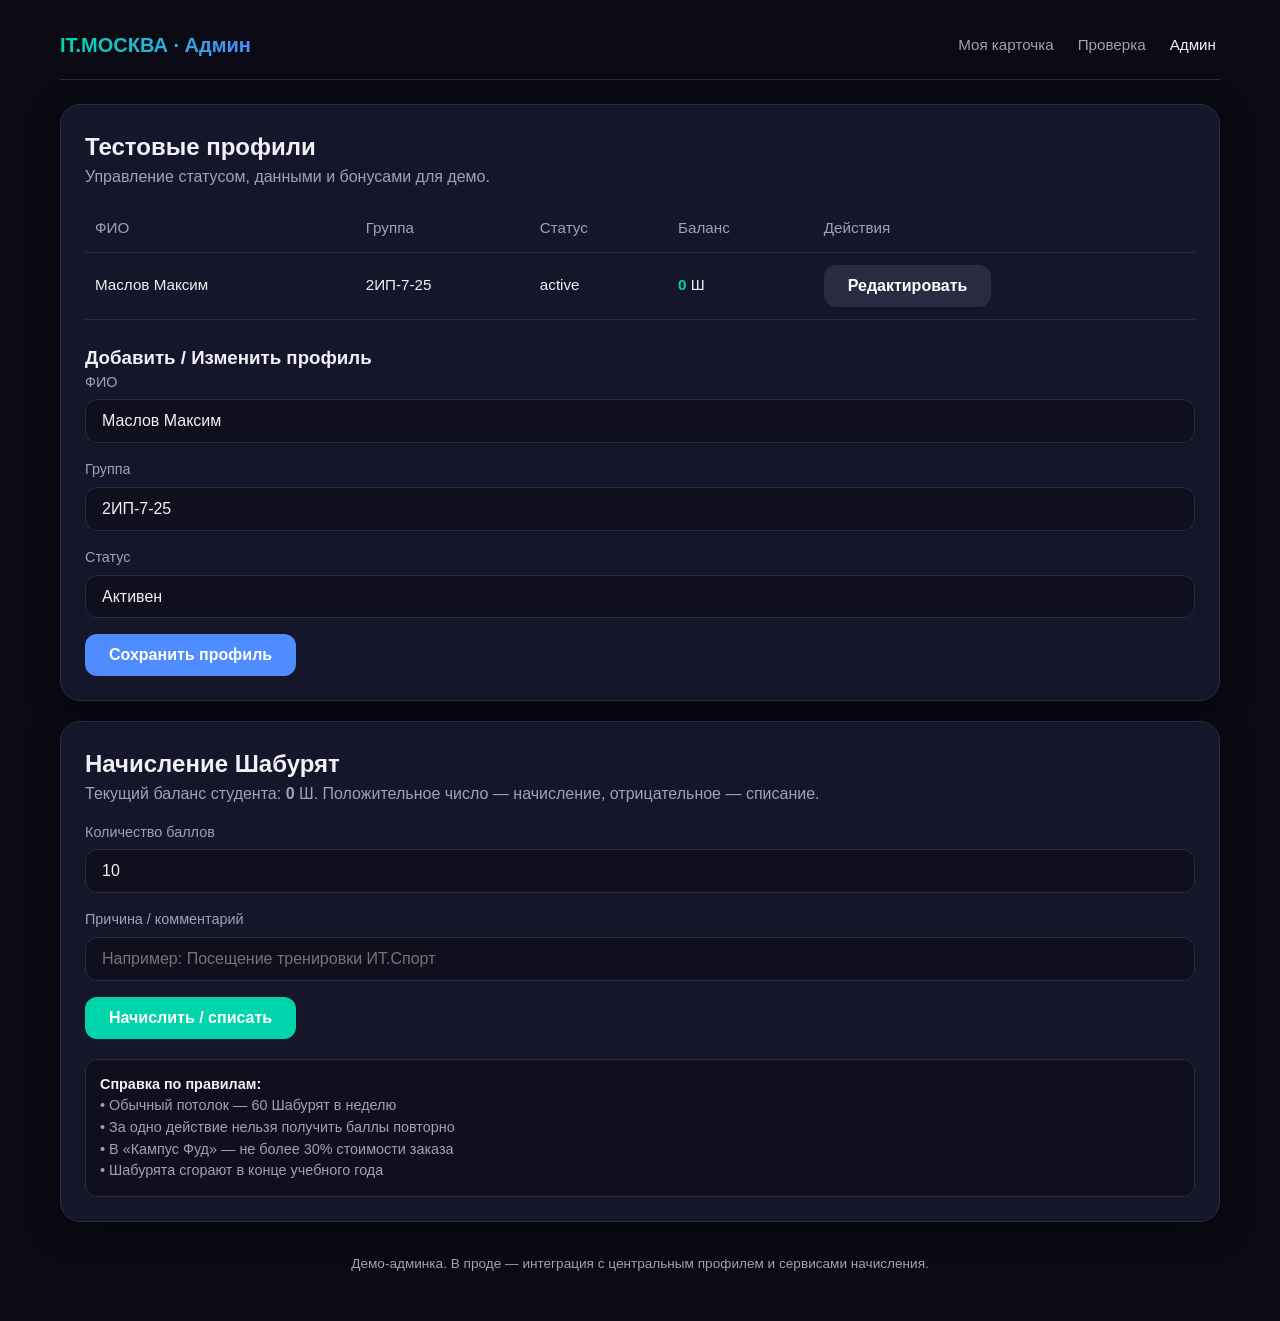
==== admin.html @ 07250a6b "Add files via upload" ====
<!DOCTYPE html>
<html lang="ru">
<head>
  <meta charset="UTF-8">
  <meta name="viewport" content="width=device-width, initial-scale=1.0">
  <title>Админ — Электронный студенческий</title>
  <link rel="stylesheet" href="styles.css">
</head>
<body>
  <div class="container">
    <header>
      <div class="logo">IT.МОСКВА · Админ</div>
      <nav class="nav">
        <a href="index.html">Моя карточка</a>
        <a href="checker.html">Проверка</a>
        <a href="admin.html" class="active">Админ</a>
      </nav>
    </header>

    <div class="card">
      <h2>Тестовые профили</h2>
      <p style="color:var(--text-muted); margin-bottom:16px;">Управление статусом, данными и бонусами для демо.</p>
      
      <div class="table-wrap">
        <table class="admin-table" id="profilesTable">
          <thead>
            <tr>
              <th>ФИО</th>
              <th>Группа</th>
              <th>Статус</th>
              <th>Баланс</th>
              <th>Действия</th>
            </tr>
          </thead>
          <tbody></tbody>
        </table>
      </div>

      <div style="margin-top:24px;">
        <h3>Добавить / Изменить профиль</h3>
        <div class="input-group">
          <label>ФИО</label>
          <input type="text" id="editName" value="Маслов Максим">
        </div>
        <div class="input-group">
          <label>Группа</label>
          <input type="text" id="editGroup" value="2ИП-7-25">
        </div>
        <div class="input-group">
          <label>Статус</label>
          <select id="editStatus">
            <option value="active">Активен</option>
            <option value="suspended">Приостановлен</option>
            <option value="graduated">Выпускник</option>
          </select>
        </div>
        <button class="btn" onclick="saveProfile()">Сохранить профиль</button>
      </div>
    </div>

    <!-- Начисление Шабурят -->
    <div class="card">
      <h2>Начисление Шабурят</h2>
      <p style="color:var(--text-muted); margin-bottom:16px;">
        Текущий баланс студента: <strong id="adminBalance">0</strong> Ш.
        Положительное число — начисление, отрицательное — списание.
      </p>

      <div class="input-group">
        <label>Количество баллов</label>
        <input type="number" id="awardAmount" placeholder="например 10 или -5" value="10">
      </div>
      <div class="input-group">
        <label>Причина / комментарий</label>
        <input type="text" id="awardReason" placeholder="Например: Посещение тренировки ИТ.Спорт">
      </div>
      <button class="btn success" onclick="handleAward()">Начислить / списать</button>

      <div style="margin-top:20px; padding:14px; background:#0f0f1e; border-radius:12px; border:1px solid var(--card-border); font-size:0.9rem; color:var(--text-muted);">
        <strong style="color:var(--text);">Справка по правилам:</strong><br>
        • Обычный потолок — 60 Шабурят в неделю<br>
        • За одно действие нельзя получить баллы повторно<br>
        • В «Кампус Фуд» — не более 30% стоимости заказа<br>
        • Шабурята сгорают в конце учебного года
      </div>
    </div>

    <p class="footer-note">Демо-админка. В проде — интеграция с центральным профилем и сервисами начисления.</p>
  </div>

  <script src="app.js"></script>
  <script>
    renderAdminTable();
  </script>
</body>
</html>
---- styles.css ----
/* IT College style - dark theme matching the screenshots */
:root {
  --bg: #0a0a14;
  --card: #16162a;
  --card-border: #2a2a40;
  --text: #f0f0f5;
  --text-muted: #a0a0b8;
  --accent-blue: #4f8cff;
  --accent-green: #00d4aa;
  --accent-orange: #ff6b35;
  --accent-purple: #8b5cf6;
  --danger: #ff4d6d;
  --success: #00d4aa;
  --radius: 20px;
  --shadow: 0 8px 32px rgba(0,0,0,0.4);
}

* {
  box-sizing: border-box;
  margin: 0;
  padding: 0;
}

html {
  -webkit-text-size-adjust: 100%;
  scroll-behavior: smooth;
}

body {
  font-family: -apple-system, BlinkMacSystemFont, 'Segoe UI', Roboto, 'Inter', sans-serif;
  background: var(--bg);
  color: var(--text);
  min-height: 100vh;
  line-height: 1.5;
  overflow-x: hidden;
}

a { color: var(--accent-blue); text-decoration: none; }
a:hover { text-decoration: underline; }

.container {
  max-width: 1200px;
  margin: 0 auto;
  padding: 16px 20px 32px;
}

/* ===== Header ===== */
header {
  display: flex;
  justify-content: space-between;
  align-items: center;
  gap: 16px;
  padding: 12px 0 16px;
  border-bottom: 1px solid var(--card-border);
  margin-bottom: 24px;
  flex-wrap: wrap;
}

.logo {
  font-weight: 700;
  font-size: 1.25rem;
  background: linear-gradient(90deg, var(--accent-green), var(--accent-blue));
  -webkit-background-clip: text;
  background-clip: text;
  -webkit-text-fill-color: transparent;
  white-space: nowrap;
}

.nav {
  display: flex;
  flex-wrap: wrap;
  gap: 6px 16px;
  align-items: center;
}

.nav a {
  color: var(--text-muted);
  font-weight: 500;
  font-size: 0.95rem;
  padding: 6px 4px;
  white-space: nowrap;
}

.nav a.active,
.nav a:hover {
  color: var(--text);
}

/* ===== Cards ===== */
.card {
  background: var(--card);
  border: 1px solid var(--card-border);
  border-radius: var(--radius);
  padding: 24px;
  box-shadow: var(--shadow);
  margin-bottom: 20px;
}

.profile-card {
  display: flex;
  gap: 28px;
  align-items: center;
  flex-wrap: wrap;
}

.avatar {
  width: 120px;
  height: 120px;
  border-radius: 50%;
  background: linear-gradient(135deg, var(--accent-green), #00a884);
  display: flex;
  align-items: center;
  justify-content: center;
  font-size: 2.6rem;
  font-weight: 700;
  color: white;
  position: relative;
  flex-shrink: 0;
}

.avatar img {
  width: 100%;
  height: 100%;
  border-radius: 50%;
  object-fit: cover;
}

.profile-info h1 {
  font-size: 1.75rem;
  margin-bottom: 6px;
  line-height: 1.25;
  word-break: break-word;
}

.profile-info .meta {
  color: var(--text-muted);
  margin-bottom: 4px;
  font-size: 0.95rem;
}

.status-badge {
  display: inline-block;
  background: rgba(0, 212, 170, 0.15);
  color: var(--accent-green);
  padding: 4px 12px;
  border-radius: 20px;
  font-size: 0.85rem;
  font-weight: 600;
  margin-top: 10px;
}

/* ===== QR ===== */
.qr-section {
  text-align: center;
  padding: 24px 12px 12px;
}

.qr-container {
  background: white;
  padding: 16px;
  border-radius: 16px;
  display: inline-block;
  margin: 12px 0;
  box-shadow: 0 0 40px rgba(79, 140, 255, 0.2);
  max-width: 100%;
}

#qrcode {
  display: flex;
  justify-content: center;
}

#qrcode canvas,
#qrcode img {
  display: block;
  max-width: 100%;
  height: auto !important;
}

.timer {
  font-size: 0.9rem;
  color: var(--text-muted);
  margin-top: 10px;
}

.timer.warning { color: var(--accent-orange); }

/* ===== Buttons & forms ===== */
.btn {
  background: var(--accent-blue);
  color: white;
  border: none;
  padding: 12px 24px;
  border-radius: 12px;
  font-weight: 600;
  cursor: pointer;
  font-size: 1rem;
  transition: all 0.2s;
  display: inline-block;
  text-align: center;
}

.btn:hover { opacity: 0.9; transform: translateY(-1px); }
.btn.secondary { background: #2a2a40; }
.btn.success { background: var(--accent-green); }
.btn.danger { background: var(--danger); }

.input-group {
  margin-bottom: 16px;
}

.input-group label {
  display: block;
  margin-bottom: 6px;
  color: var(--text-muted);
  font-size: 0.9rem;
}

.input-group input,
.input-group select {
  width: 100%;
  padding: 12px 16px;
  border-radius: 12px;
  border: 1px solid var(--card-border);
  background: #0f0f1e;
  color: var(--text);
  font-size: 1rem;
  -webkit-appearance: none;
  appearance: none;
}

.input-group input:focus,
.input-group select:focus {
  outline: none;
  border-color: var(--accent-blue);
}

.result {
  padding: 16px;
  border-radius: 16px;
  margin-top: 16px;
  font-weight: 600;
  word-break: break-word;
}

.result.valid {
  background: rgba(0, 212, 170, 0.15);
  color: var(--accent-green);
  border: 1px solid var(--accent-green);
}

.result.invalid {
  background: rgba(255, 77, 109, 0.15);
  color: var(--danger);
  border: 1px solid var(--danger);
}

/* ===== Admin table ===== */
.table-wrap {
  width: 100%;
  overflow-x: auto;
  -webkit-overflow-scrolling: touch;
  margin-bottom: 8px;
}

.admin-table {
  width: 100%;
  border-collapse: collapse;
  min-width: 480px;
}

.admin-table th,
.admin-table td {
  padding: 12px 10px;
  text-align: left;
  border-bottom: 1px solid var(--card-border);
  font-size: 0.95rem;
}

.admin-table th {
  color: var(--text-muted);
  font-weight: 500;
  white-space: nowrap;
}

.admin-table td strong {
  color: var(--accent-green);
}

.login-box {
  max-width: 420px;
  margin: 80px auto;
}

.tabs {
  display: flex;
  gap: 8px;
  margin-bottom: 24px;
  flex-wrap: wrap;
}

.tabs button {
  background: #1a1a2e;
  border: 1px solid var(--card-border);
  color: var(--text-muted);
  padding: 10px 18px;
  border-radius: 12px;
  cursor: pointer;
}

.tabs button.active {
  background: var(--accent-blue);
  color: white;
  border-color: var(--accent-blue);
}

.footer-note {
  text-align: center;
  color: var(--text-muted);
  font-size: 0.85rem;
  margin-top: 32px;
  padding-bottom: 16px;
  line-height: 1.4;
}

/* ===== Wallet / Шабурята ===== */
.grid-2 {
  display: grid;
  grid-template-columns: 1fr 1fr;
  gap: 20px;
  margin-bottom: 20px;
}

.wallet-card .balance-block {
  background: linear-gradient(135deg, rgba(0, 212, 170, 0.12), rgba(79, 140, 255, 0.08));
  border: 1px solid rgba(0, 212, 170, 0.25);
  border-radius: 16px;
  padding: 20px;
  text-align: center;
}

.balance-value {
  font-size: 2.75rem;
  font-weight: 700;
  color: var(--accent-green);
  line-height: 1.1;
}

.balance-value small {
  display: block;
  font-size: 0.9rem;
  font-weight: 500;
  color: var(--text-muted);
  margin-top: 4px;
}

.balance-hint {
  margin-top: 10px;
  font-size: 0.85rem;
  color: var(--text-muted);
}

.wallet-history {
  max-height: 280px;
  overflow-y: auto;
  -webkit-overflow-scrolling: touch;
}

.tx-item {
  display: flex;
  justify-content: space-between;
  align-items: center;
  gap: 12px;
  padding: 12px 0;
  border-bottom: 1px solid var(--card-border);
}

.tx-item:last-child {
  border-bottom: none;
}

.tx-main {
  display: flex;
  flex-direction: column;
  gap: 2px;
  min-width: 0;
}

.tx-reason {
  font-weight: 500;
  word-break: break-word;
}

.tx-date {
  font-size: 0.8rem;
  color: var(--text-muted);
}

.tx-amount {
  font-weight: 700;
  font-size: 1.05rem;
  flex-shrink: 0;
}

.tx-item.credit .tx-amount {
  color: var(--accent-green);
}

.tx-item.debit .tx-amount {
  color: var(--danger);
}

.empty-history {
  color: var(--text-muted);
  font-size: 0.95rem;
  padding: 12px 0;
}

/* ===== Tablet (≤ 900px) ===== */
@media (max-width: 900px) {
  .grid-2 {
    grid-template-columns: 1fr;
  }

  .profile-info h1 {
    font-size: 1.5rem;
  }
}

/* ===== Mobile (≤ 640px) ===== */
@media (max-width: 640px) {
  .container {
    padding: 12px 14px 28px;
  }

  header {
    flex-direction: column;
    align-items: flex-start;
    gap: 12px;
    margin-bottom: 20px;
  }

  .logo {
    font-size: 1.1rem;
  }

  .nav {
    width: 100%;
    gap: 4px 12px;
  }

  .nav a {
    font-size: 0.9rem;
    padding: 8px 6px;
  }

  .card {
    padding: 18px 16px;
    border-radius: 16px;
    margin-bottom: 16px;
  }

  .profile-card {
    flex-direction: column;
    text-align: center;
    gap: 16px;
  }

  .avatar {
    width: 96px;
    height: 96px;
    font-size: 2.1rem;
    margin: 0 auto;
  }

  .profile-info h1 {
    font-size: 1.35rem;
  }

  .profile-info .meta {
    font-size: 0.9rem;
  }

  .qr-section {
    padding: 16px 0 8px;
  }

  .qr-container {
    padding: 12px;
  }

  /* Make QR a bit smaller on very small screens */
  #qrcode canvas,
  #qrcode img {
    width: 180px !important;
    height: 180px !important;
  }

  .balance-value {
    font-size: 2.4rem;
  }

  .btn {
    width: 100%;
    padding: 14px 20px;
  }

  .admin-table th,
  .admin-table td {
    padding: 10px 8px;
    font-size: 0.88rem;
  }

  .footer-note {
    font-size: 0.8rem;
    margin-top: 24px;
  }
}

/* ===== Very small phones (≤ 380px) ===== */
@media (max-width: 380px) {
  .logo {
    font-size: 1rem;
  }

  .nav a {
    font-size: 0.85rem;
  }

  .profile-info h1 {
    font-size: 1.2rem;
  }

  #qrcode canvas,
  #qrcode img {
    width: 160px !important;
    height: 160px !important;
  }

  .balance-value {
    font-size: 2.1rem;
  }
}
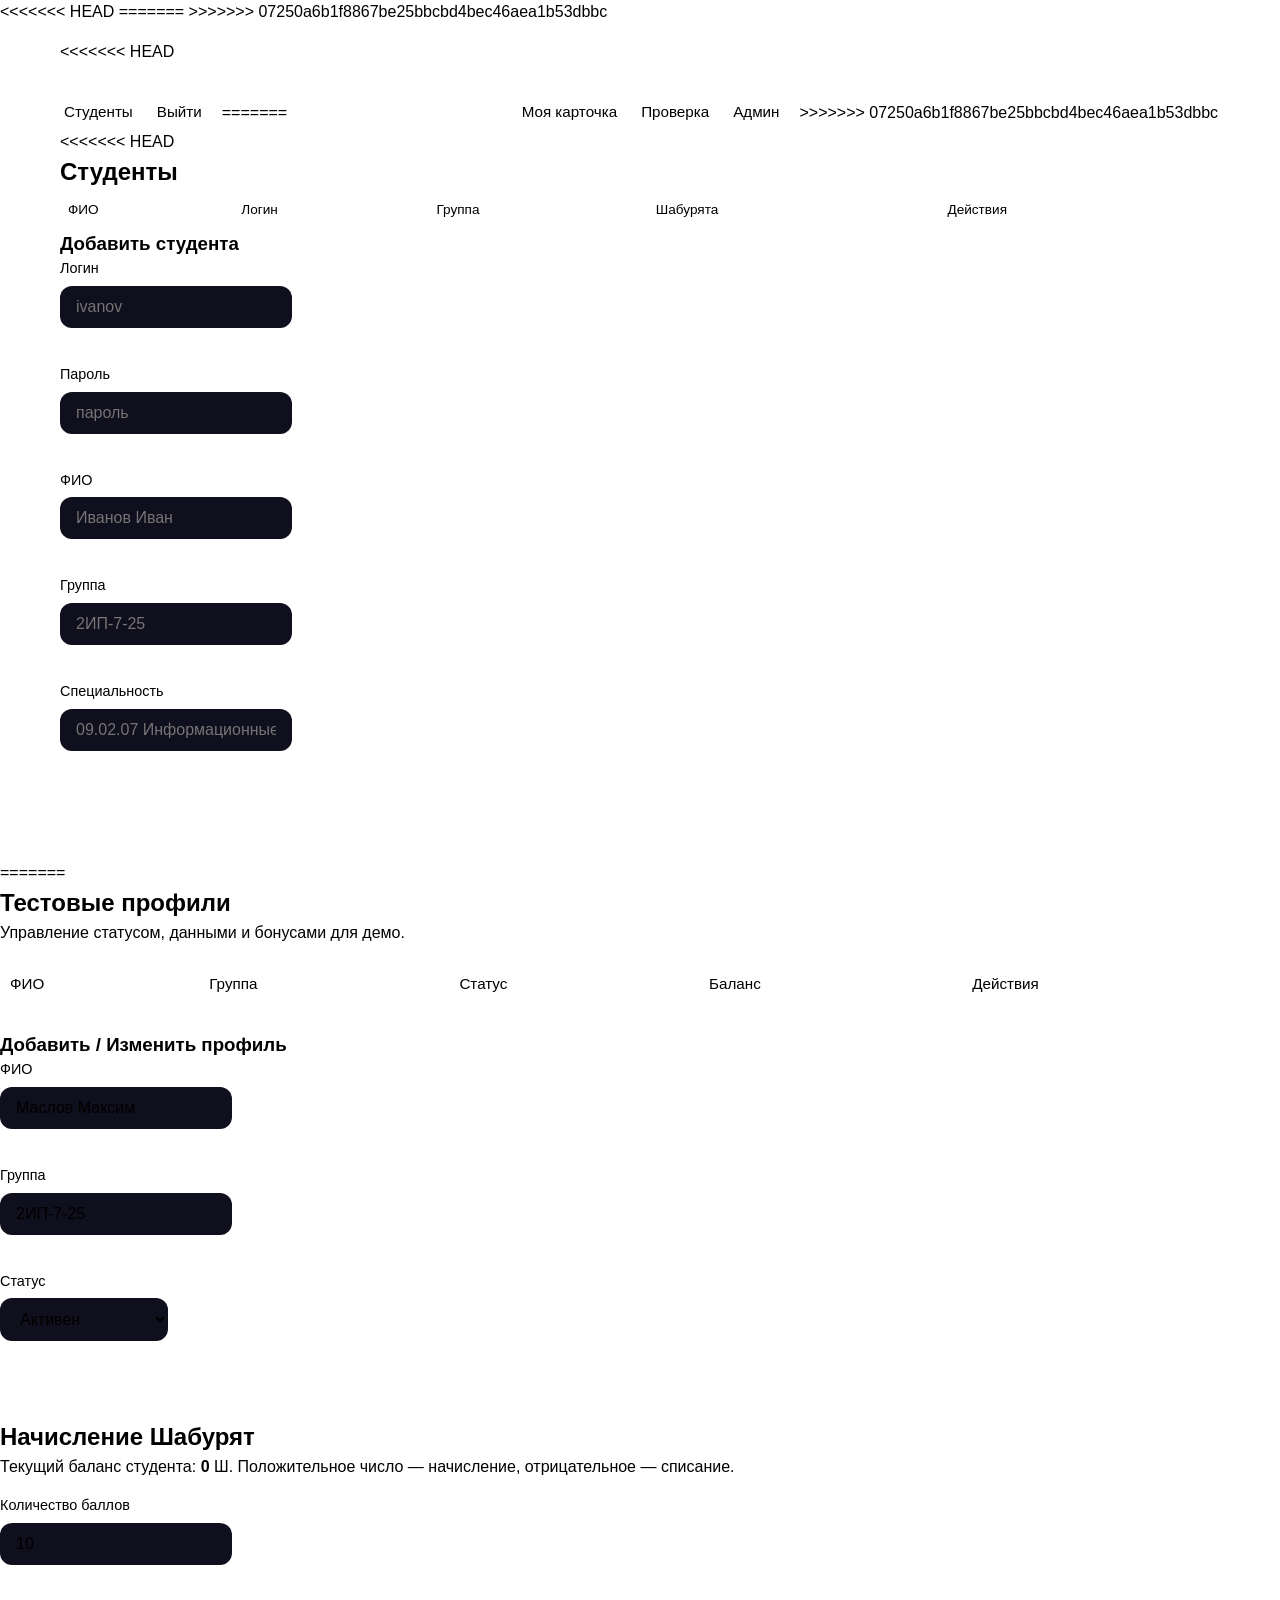
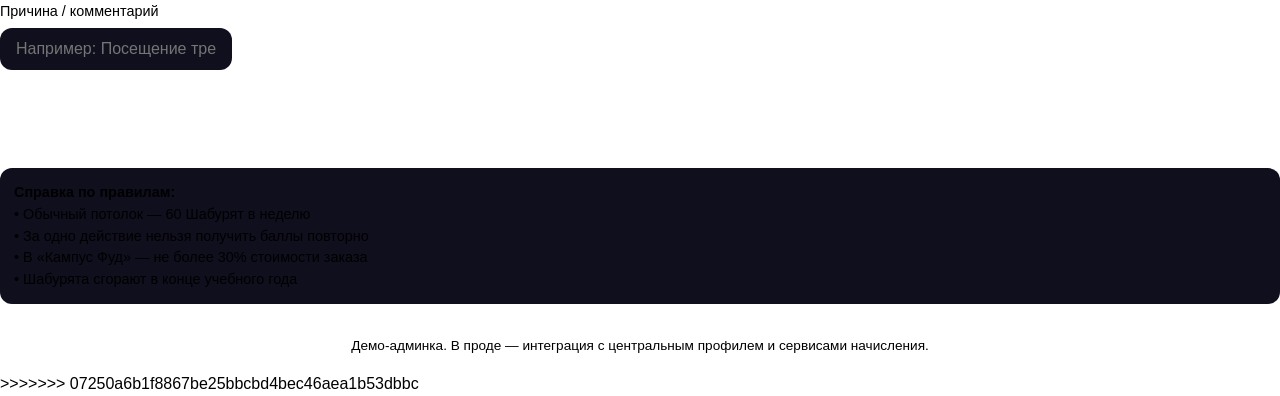
==== commit 035883f0: "Add files via upload" ====
--- a/admin.html
+++ b/admin.html
@@ -1,96 +1,154 @@
-<!DOCTYPE html>
-<html lang="ru">
-<head>
-  <meta charset="UTF-8">
-  <meta name="viewport" content="width=device-width, initial-scale=1.0">
-  <title>Админ — Электронный студенческий</title>
-  <link rel="stylesheet" href="styles.css">
-</head>
-<body>
-  <div class="container">
-    <header>
-      <div class="logo">IT.МОСКВА · Админ</div>
-      <nav class="nav">
-        <a href="index.html">Моя карточка</a>
-        <a href="checker.html">Проверка</a>
-        <a href="admin.html" class="active">Админ</a>
-      </nav>
-    </header>
-
-    <div class="card">
-      <h2>Тестовые профили</h2>
-      <p style="color:var(--text-muted); margin-bottom:16px;">Управление статусом, данными и бонусами для демо.</p>
-      
-      <div class="table-wrap">
-        <table class="admin-table" id="profilesTable">
-          <thead>
-            <tr>
-              <th>ФИО</th>
-              <th>Группа</th>
-              <th>Статус</th>
-              <th>Баланс</th>
-              <th>Действия</th>
-            </tr>
-          </thead>
-          <tbody></tbody>
-        </table>
-      </div>
-
-      <div style="margin-top:24px;">
-        <h3>Добавить / Изменить профиль</h3>
-        <div class="input-group">
-          <label>ФИО</label>
-          <input type="text" id="editName" value="Маслов Максим">
-        </div>
-        <div class="input-group">
-          <label>Группа</label>
-          <input type="text" id="editGroup" value="2ИП-7-25">
-        </div>
-        <div class="input-group">
-          <label>Статус</label>
-          <select id="editStatus">
-            <option value="active">Активен</option>
-            <option value="suspended">Приостановлен</option>
-            <option value="graduated">Выпускник</option>
-          </select>
-        </div>
-        <button class="btn" onclick="saveProfile()">Сохранить профиль</button>
-      </div>
-    </div>
-
-    <!-- Начисление Шабурят -->
-    <div class="card">
-      <h2>Начисление Шабурят</h2>
-      <p style="color:var(--text-muted); margin-bottom:16px;">
-        Текущий баланс студента: <strong id="adminBalance">0</strong> Ш.
-        Положительное число — начисление, отрицательное — списание.
-      </p>
-
-      <div class="input-group">
-        <label>Количество баллов</label>
-        <input type="number" id="awardAmount" placeholder="например 10 или -5" value="10">
-      </div>
-      <div class="input-group">
-        <label>Причина / комментарий</label>
-        <input type="text" id="awardReason" placeholder="Например: Посещение тренировки ИТ.Спорт">
-      </div>
-      <button class="btn success" onclick="handleAward()">Начислить / списать</button>
-
-      <div style="margin-top:20px; padding:14px; background:#0f0f1e; border-radius:12px; border:1px solid var(--card-border); font-size:0.9rem; color:var(--text-muted);">
-        <strong style="color:var(--text);">Справка по правилам:</strong><br>
-        • Обычный потолок — 60 Шабурят в неделю<br>
-        • За одно действие нельзя получить баллы повторно<br>
-        • В «Кампус Фуд» — не более 30% стоимости заказа<br>
-        • Шабурята сгорают в конце учебного года
-      </div>
-    </div>
-
-    <p class="footer-note">Демо-админка. В проде — интеграция с центральным профилем и сервисами начисления.</p>
-  </div>
-
-  <script src="app.js"></script>
-  <script>
-    renderAdminTable();
-  </script>
-</body>
-</html>
+<!DOCTYPE html>
+<html lang="ru">
+<head>
+  <meta charset="UTF-8">
+  <meta name="viewport" content="width=device-width, initial-scale=1.0">
+<<<<<<< HEAD
+  <title>Админ-панель — Электронный студенческий</title>
+=======
+  <title>Админ — Электронный студенческий</title>
+>>>>>>> 07250a6b1f8867be25bbcbd4bec46aea1b53dbbc
+  <link rel="stylesheet" href="styles.css">
+</head>
+<body>
+  <div class="container">
+    <header>
+<<<<<<< HEAD
+      <div class="logo">IT.Шабур · Админ</div>
+      <nav class="nav">
+        <a href="admin.html" class="active">Студенты</a>
+        <a href="#" onclick="logout(); return false;">Выйти</a>
+=======
+      <div class="logo">IT.МОСКВА · Админ</div>
+      <nav class="nav">
+        <a href="index.html">Моя карточка</a>
+        <a href="checker.html">Проверка</a>
+        <a href="admin.html" class="active">Админ</a>
+>>>>>>> 07250a6b1f8867be25bbcbd4bec46aea1b53dbbc
+      </nav>
+    </header>
+
+    <div class="card">
+<<<<<<< HEAD
+      <h2>Студенты</h2>
+      <table id="studentsTable">
+        <thead>
+          <tr>
+            <th>ФИО</th>
+            <th>Логин</th>
+            <th>Группа</th>
+            <th>Шабурята</th>
+            <th>Действия</th>
+          </tr>
+        </thead>
+        <tbody></tbody>
+      </table>
+    </div>
+
+    <div class="card">
+      <h3>Добавить студента</h3>
+      <div class="input-group">
+        <label>Логин</label>
+        <input type="text" id="newLogin" placeholder="ivanov">
+      </div>
+      <div class="input-group">
+        <label>Пароль</label>
+        <input type="text" id="newPassword" placeholder="пароль">
+      </div>
+      <div class="input-group">
+        <label>ФИО</label>
+        <input type="text" id="newName" placeholder="Иванов Иван">
+      </div>
+      <div class="input-group">
+        <label>Группа</label>
+        <input type="text" id="newGroup" placeholder="2ИП-7-25" required>
+      </div>
+      <div class="input-group">
+        <label>Специальность</label>
+        <input type="text" id="newSpecialty" placeholder="09.02.07 Информационные системы и программирование" required>
+      </div>
+      <button class="btn" onclick="addStudent()">Добавить</button>
+    </div>
+  </div>
+  <script src="app.js"></script>
+  <script>loadAdminPage();</script>
+</body>
+</html>
+=======
+      <h2>Тестовые профили</h2>
+      <p style="color:var(--text-muted); margin-bottom:16px;">Управление статусом, данными и бонусами для демо.</p>
+      
+      <div class="table-wrap">
+        <table class="admin-table" id="profilesTable">
+          <thead>
+            <tr>
+              <th>ФИО</th>
+              <th>Группа</th>
+              <th>Статус</th>
+              <th>Баланс</th>
+              <th>Действия</th>
+            </tr>
+          </thead>
+          <tbody></tbody>
+        </table>
+      </div>
+
+      <div style="margin-top:24px;">
+        <h3>Добавить / Изменить профиль</h3>
+        <div class="input-group">
+          <label>ФИО</label>
+          <input type="text" id="editName" value="Маслов Максим">
+        </div>
+        <div class="input-group">
+          <label>Группа</label>
+          <input type="text" id="editGroup" value="2ИП-7-25">
+        </div>
+        <div class="input-group">
+          <label>Статус</label>
+          <select id="editStatus">
+            <option value="active">Активен</option>
+            <option value="suspended">Приостановлен</option>
+            <option value="graduated">Выпускник</option>
+          </select>
+        </div>
+        <button class="btn" onclick="saveProfile()">Сохранить профиль</button>
+      </div>
+    </div>
+
+    <!-- Начисление Шабурят -->
+    <div class="card">
+      <h2>Начисление Шабурят</h2>
+      <p style="color:var(--text-muted); margin-bottom:16px;">
+        Текущий баланс студента: <strong id="adminBalance">0</strong> Ш.
+        Положительное число — начисление, отрицательное — списание.
+      </p>
+
+      <div class="input-group">
+        <label>Количество баллов</label>
+        <input type="number" id="awardAmount" placeholder="например 10 или -5" value="10">
+      </div>
+      <div class="input-group">
+        <label>Причина / комментарий</label>
+        <input type="text" id="awardReason" placeholder="Например: Посещение тренировки ИТ.Спорт">
+      </div>
+      <button class="btn success" onclick="handleAward()">Начислить / списать</button>
+
+      <div style="margin-top:20px; padding:14px; background:#0f0f1e; border-radius:12px; border:1px solid var(--card-border); font-size:0.9rem; color:var(--text-muted);">
+        <strong style="color:var(--text);">Справка по правилам:</strong><br>
+        • Обычный потолок — 60 Шабурят в неделю<br>
+        • За одно действие нельзя получить баллы повторно<br>
+        • В «Кампус Фуд» — не более 30% стоимости заказа<br>
+        • Шабурята сгорают в конце учебного года
+      </div>
+    </div>
+
+    <p class="footer-note">Демо-админка. В проде — интеграция с центральным профилем и сервисами начисления.</p>
+  </div>
+
+  <script src="app.js"></script>
+  <script>
+    renderAdminTable();
+  </script>
+</body>
+</html>
+>>>>>>> 07250a6b1f8867be25bbcbd4bec46aea1b53dbbc
--- a/styles.css
+++ b/styles.css
@@ -1,543 +1,673 @@
-/* IT College style - dark theme matching the screenshots */
-:root {
-  --bg: #0a0a14;
-  --card: #16162a;
-  --card-border: #2a2a40;
-  --text: #f0f0f5;
-  --text-muted: #a0a0b8;
-  --accent-blue: #4f8cff;
-  --accent-green: #00d4aa;
-  --accent-orange: #ff6b35;
-  --accent-purple: #8b5cf6;
-  --danger: #ff4d6d;
-  --success: #00d4aa;
-  --radius: 20px;
-  --shadow: 0 8px 32px rgba(0,0,0,0.4);
-}
-
-* {
-  box-sizing: border-box;
-  margin: 0;
-  padding: 0;
-}
-
-html {
-  -webkit-text-size-adjust: 100%;
-  scroll-behavior: smooth;
-}
-
-body {
-  font-family: -apple-system, BlinkMacSystemFont, 'Segoe UI', Roboto, 'Inter', sans-serif;
-  background: var(--bg);
-  color: var(--text);
-  min-height: 100vh;
-  line-height: 1.5;
-  overflow-x: hidden;
-}
-
-a { color: var(--accent-blue); text-decoration: none; }
-a:hover { text-decoration: underline; }
-
-.container {
-  max-width: 1200px;
-  margin: 0 auto;
-  padding: 16px 20px 32px;
-}
-
-/* ===== Header ===== */
-header {
-  display: flex;
-  justify-content: space-between;
-  align-items: center;
-  gap: 16px;
-  padding: 12px 0 16px;
-  border-bottom: 1px solid var(--card-border);
-  margin-bottom: 24px;
-  flex-wrap: wrap;
-}
-
-.logo {
-  font-weight: 700;
-  font-size: 1.25rem;
-  background: linear-gradient(90deg, var(--accent-green), var(--accent-blue));
-  -webkit-background-clip: text;
-  background-clip: text;
-  -webkit-text-fill-color: transparent;
-  white-space: nowrap;
-}
-
-.nav {
-  display: flex;
-  flex-wrap: wrap;
-  gap: 6px 16px;
-  align-items: center;
-}
-
-.nav a {
-  color: var(--text-muted);
-  font-weight: 500;
-  font-size: 0.95rem;
-  padding: 6px 4px;
-  white-space: nowrap;
-}
-
-.nav a.active,
-.nav a:hover {
-  color: var(--text);
-}
-
-/* ===== Cards ===== */
-.card {
-  background: var(--card);
-  border: 1px solid var(--card-border);
-  border-radius: var(--radius);
-  padding: 24px;
-  box-shadow: var(--shadow);
-  margin-bottom: 20px;
-}
-
-.profile-card {
-  display: flex;
-  gap: 28px;
-  align-items: center;
-  flex-wrap: wrap;
-}
-
-.avatar {
-  width: 120px;
-  height: 120px;
-  border-radius: 50%;
-  background: linear-gradient(135deg, var(--accent-green), #00a884);
-  display: flex;
-  align-items: center;
-  justify-content: center;
-  font-size: 2.6rem;
-  font-weight: 700;
-  color: white;
-  position: relative;
-  flex-shrink: 0;
-}
-
-.avatar img {
-  width: 100%;
-  height: 100%;
-  border-radius: 50%;
-  object-fit: cover;
-}
-
-.profile-info h1 {
-  font-size: 1.75rem;
-  margin-bottom: 6px;
-  line-height: 1.25;
-  word-break: break-word;
-}
-
-.profile-info .meta {
-  color: var(--text-muted);
-  margin-bottom: 4px;
-  font-size: 0.95rem;
-}
-
-.status-badge {
-  display: inline-block;
-  background: rgba(0, 212, 170, 0.15);
-  color: var(--accent-green);
-  padding: 4px 12px;
-  border-radius: 20px;
-  font-size: 0.85rem;
-  font-weight: 600;
-  margin-top: 10px;
-}
-
-/* ===== QR ===== */
-.qr-section {
-  text-align: center;
-  padding: 24px 12px 12px;
-}
-
-.qr-container {
-  background: white;
-  padding: 16px;
-  border-radius: 16px;
-  display: inline-block;
-  margin: 12px 0;
-  box-shadow: 0 0 40px rgba(79, 140, 255, 0.2);
-  max-width: 100%;
-}
-
-#qrcode {
-  display: flex;
-  justify-content: center;
-}
-
-#qrcode canvas,
-#qrcode img {
-  display: block;
-  max-width: 100%;
-  height: auto !important;
-}
-
-.timer {
-  font-size: 0.9rem;
-  color: var(--text-muted);
-  margin-top: 10px;
-}
-
-.timer.warning { color: var(--accent-orange); }
-
-/* ===== Buttons & forms ===== */
-.btn {
-  background: var(--accent-blue);
-  color: white;
-  border: none;
-  padding: 12px 24px;
-  border-radius: 12px;
-  font-weight: 600;
-  cursor: pointer;
-  font-size: 1rem;
-  transition: all 0.2s;
-  display: inline-block;
-  text-align: center;
-}
-
-.btn:hover { opacity: 0.9; transform: translateY(-1px); }
-.btn.secondary { background: #2a2a40; }
-.btn.success { background: var(--accent-green); }
-.btn.danger { background: var(--danger); }
-
-.input-group {
-  margin-bottom: 16px;
-}
-
-.input-group label {
-  display: block;
-  margin-bottom: 6px;
-  color: var(--text-muted);
-  font-size: 0.9rem;
-}
-
-.input-group input,
-.input-group select {
-  width: 100%;
-  padding: 12px 16px;
-  border-radius: 12px;
-  border: 1px solid var(--card-border);
-  background: #0f0f1e;
-  color: var(--text);
-  font-size: 1rem;
-  -webkit-appearance: none;
-  appearance: none;
-}
-
-.input-group input:focus,
-.input-group select:focus {
-  outline: none;
-  border-color: var(--accent-blue);
-}
-
-.result {
-  padding: 16px;
-  border-radius: 16px;
-  margin-top: 16px;
-  font-weight: 600;
-  word-break: break-word;
-}
-
-.result.valid {
-  background: rgba(0, 212, 170, 0.15);
-  color: var(--accent-green);
-  border: 1px solid var(--accent-green);
-}
-
-.result.invalid {
-  background: rgba(255, 77, 109, 0.15);
-  color: var(--danger);
-  border: 1px solid var(--danger);
-}
-
-/* ===== Admin table ===== */
-.table-wrap {
-  width: 100%;
-  overflow-x: auto;
-  -webkit-overflow-scrolling: touch;
-  margin-bottom: 8px;
-}
-
-.admin-table {
-  width: 100%;
-  border-collapse: collapse;
-  min-width: 480px;
-}
-
-.admin-table th,
-.admin-table td {
-  padding: 12px 10px;
-  text-align: left;
-  border-bottom: 1px solid var(--card-border);
-  font-size: 0.95rem;
-}
-
-.admin-table th {
-  color: var(--text-muted);
-  font-weight: 500;
-  white-space: nowrap;
-}
-
-.admin-table td strong {
-  color: var(--accent-green);
-}
-
-.login-box {
-  max-width: 420px;
-  margin: 80px auto;
-}
-
-.tabs {
-  display: flex;
-  gap: 8px;
-  margin-bottom: 24px;
-  flex-wrap: wrap;
-}
-
-.tabs button {
-  background: #1a1a2e;
-  border: 1px solid var(--card-border);
-  color: var(--text-muted);
-  padding: 10px 18px;
-  border-radius: 12px;
-  cursor: pointer;
-}
-
-.tabs button.active {
-  background: var(--accent-blue);
-  color: white;
-  border-color: var(--accent-blue);
-}
-
-.footer-note {
-  text-align: center;
-  color: var(--text-muted);
-  font-size: 0.85rem;
-  margin-top: 32px;
-  padding-bottom: 16px;
-  line-height: 1.4;
-}
-
-/* ===== Wallet / Шабурята ===== */
-.grid-2 {
-  display: grid;
-  grid-template-columns: 1fr 1fr;
-  gap: 20px;
-  margin-bottom: 20px;
-}
-
-.wallet-card .balance-block {
-  background: linear-gradient(135deg, rgba(0, 212, 170, 0.12), rgba(79, 140, 255, 0.08));
-  border: 1px solid rgba(0, 212, 170, 0.25);
-  border-radius: 16px;
-  padding: 20px;
-  text-align: center;
-}
-
-.balance-value {
-  font-size: 2.75rem;
-  font-weight: 700;
-  color: var(--accent-green);
-  line-height: 1.1;
-}
-
-.balance-value small {
-  display: block;
-  font-size: 0.9rem;
-  font-weight: 500;
-  color: var(--text-muted);
-  margin-top: 4px;
-}
-
-.balance-hint {
-  margin-top: 10px;
-  font-size: 0.85rem;
-  color: var(--text-muted);
-}
-
-.wallet-history {
-  max-height: 280px;
-  overflow-y: auto;
-  -webkit-overflow-scrolling: touch;
-}
-
-.tx-item {
-  display: flex;
-  justify-content: space-between;
-  align-items: center;
-  gap: 12px;
-  padding: 12px 0;
-  border-bottom: 1px solid var(--card-border);
-}
-
-.tx-item:last-child {
-  border-bottom: none;
-}
-
-.tx-main {
-  display: flex;
-  flex-direction: column;
-  gap: 2px;
-  min-width: 0;
-}
-
-.tx-reason {
-  font-weight: 500;
-  word-break: break-word;
-}
-
-.tx-date {
-  font-size: 0.8rem;
-  color: var(--text-muted);
-}
-
-.tx-amount {
-  font-weight: 700;
-  font-size: 1.05rem;
-  flex-shrink: 0;
-}
-
-.tx-item.credit .tx-amount {
-  color: var(--accent-green);
-}
-
-.tx-item.debit .tx-amount {
-  color: var(--danger);
-}
-
-.empty-history {
-  color: var(--text-muted);
-  font-size: 0.95rem;
-  padding: 12px 0;
-}
-
-/* ===== Tablet (≤ 900px) ===== */
-@media (max-width: 900px) {
-  .grid-2 {
-    grid-template-columns: 1fr;
-  }
-
-  .profile-info h1 {
-    font-size: 1.5rem;
-  }
-}
-
-/* ===== Mobile (≤ 640px) ===== */
-@media (max-width: 640px) {
-  .container {
-    padding: 12px 14px 28px;
-  }
-
-  header {
-    flex-direction: column;
-    align-items: flex-start;
-    gap: 12px;
-    margin-bottom: 20px;
-  }
-
-  .logo {
-    font-size: 1.1rem;
-  }
-
-  .nav {
-    width: 100%;
-    gap: 4px 12px;
-  }
-
-  .nav a {
-    font-size: 0.9rem;
-    padding: 8px 6px;
-  }
-
-  .card {
-    padding: 18px 16px;
-    border-radius: 16px;
-    margin-bottom: 16px;
-  }
-
-  .profile-card {
-    flex-direction: column;
-    text-align: center;
-    gap: 16px;
-  }
-
-  .avatar {
-    width: 96px;
-    height: 96px;
-    font-size: 2.1rem;
-    margin: 0 auto;
-  }
-
-  .profile-info h1 {
-    font-size: 1.35rem;
-  }
-
-  .profile-info .meta {
-    font-size: 0.9rem;
-  }
-
-  .qr-section {
-    padding: 16px 0 8px;
-  }
-
-  .qr-container {
-    padding: 12px;
-  }
-
-  /* Make QR a bit smaller on very small screens */
-  #qrcode canvas,
-  #qrcode img {
-    width: 180px !important;
-    height: 180px !important;
-  }
-
-  .balance-value {
-    font-size: 2.4rem;
-  }
-
-  .btn {
-    width: 100%;
-    padding: 14px 20px;
-  }
-
-  .admin-table th,
-  .admin-table td {
-    padding: 10px 8px;
-    font-size: 0.88rem;
-  }
-
-  .footer-note {
-    font-size: 0.8rem;
-    margin-top: 24px;
-  }
-}
-
-/* ===== Very small phones (≤ 380px) ===== */
-@media (max-width: 380px) {
-  .logo {
-    font-size: 1rem;
-  }
-
-  .nav a {
-    font-size: 0.85rem;
-  }
-
-  .profile-info h1 {
-    font-size: 1.2rem;
-  }
-
-  #qrcode canvas,
-  #qrcode img {
-    width: 160px !important;
-    height: 160px !important;
-  }
-
-  .balance-value {
-    font-size: 2.1rem;
-  }
-}
+<<<<<<< HEAD
+/* IT.Шабур — responsive dark theme */
+=======
+/* IT College style - dark theme matching the screenshots */
+>>>>>>> 07250a6b1f8867be25bbcbd4bec46aea1b53dbbc
+:root {
+  --bg: #0a0a14;
+  --card: #16162a;
+  --card-border: #2a2a40;
+  --text: #f0f0f5;
+  --text-muted: #a0a0b8;
+  --accent-blue: #4f8cff;
+  --accent-green: #00d4aa;
+  --accent-orange: #ff6b35;
+  --accent-purple: #8b5cf6;
+  --danger: #ff4d6d;
+  --success: #00d4aa;
+  --radius: 20px;
+<<<<<<< HEAD
+}
+
+* { box-sizing: border-box; margin: 0; padding: 0; }
+body {
+  font-family: -apple-system, BlinkMacSystemFont, 'Segoe UI', Roboto, Inter, sans-serif;
+=======
+  --shadow: 0 8px 32px rgba(0,0,0,0.4);
+}
+
+* {
+  box-sizing: border-box;
+  margin: 0;
+  padding: 0;
+}
+
+html {
+  -webkit-text-size-adjust: 100%;
+  scroll-behavior: smooth;
+}
+
+body {
+  font-family: -apple-system, BlinkMacSystemFont, 'Segoe UI', Roboto, 'Inter', sans-serif;
+>>>>>>> 07250a6b1f8867be25bbcbd4bec46aea1b53dbbc
+  background: var(--bg);
+  color: var(--text);
+  min-height: 100vh;
+  line-height: 1.5;
+<<<<<<< HEAD
+}
+a { color: var(--accent-blue); text-decoration: none; }
+a:hover { text-decoration: underline; }
+
+.container { max-width: 1100px; margin: 0 auto; padding: 16px; }
+
+=======
+  overflow-x: hidden;
+}
+
+a { color: var(--accent-blue); text-decoration: none; }
+a:hover { text-decoration: underline; }
+
+.container {
+  max-width: 1200px;
+  margin: 0 auto;
+  padding: 16px 20px 32px;
+}
+
+/* ===== Header ===== */
+>>>>>>> 07250a6b1f8867be25bbcbd4bec46aea1b53dbbc
+header {
+  display: flex;
+  justify-content: space-between;
+  align-items: center;
+<<<<<<< HEAD
+  padding: 12px 0 20px;
+  border-bottom: 1px solid var(--card-border);
+  margin-bottom: 24px;
+  flex-wrap: wrap;
+  gap: 12px;
+}
+.logo {
+  font-weight: 700;
+  font-size: 1.3rem;
+  background: linear-gradient(90deg, var(--accent-green), var(--accent-blue));
+  -webkit-background-clip: text;
+  -webkit-text-fill-color: transparent;
+}
+.nav { display: flex; flex-wrap: wrap; gap: 4px; }
+.nav a { 
+  margin-left: 0; 
+  padding: 8px 12px; 
+  color: var(--text-muted); 
+  font-weight: 500; 
+  border-radius: 10px;
+  font-size: 0.95rem;
+}
+.nav a.active, .nav a:hover { color: var(--text); background: rgba(255,255,255,0.05); }
+
+=======
+  gap: 16px;
+  padding: 12px 0 16px;
+  border-bottom: 1px solid var(--card-border);
+  margin-bottom: 24px;
+  flex-wrap: wrap;
+}
+
+.logo {
+  font-weight: 700;
+  font-size: 1.25rem;
+  background: linear-gradient(90deg, var(--accent-green), var(--accent-blue));
+  -webkit-background-clip: text;
+  background-clip: text;
+  -webkit-text-fill-color: transparent;
+  white-space: nowrap;
+}
+
+.nav {
+  display: flex;
+  flex-wrap: wrap;
+  gap: 6px 16px;
+  align-items: center;
+}
+
+.nav a {
+  color: var(--text-muted);
+  font-weight: 500;
+  font-size: 0.95rem;
+  padding: 6px 4px;
+  white-space: nowrap;
+}
+
+.nav a.active,
+.nav a:hover {
+  color: var(--text);
+}
+
+/* ===== Cards ===== */
+>>>>>>> 07250a6b1f8867be25bbcbd4bec46aea1b53dbbc
+.card {
+  background: var(--card);
+  border: 1px solid var(--card-border);
+  border-radius: var(--radius);
+  padding: 24px;
+<<<<<<< HEAD
+  margin-bottom: 16px;
+}
+
+.login-box { max-width: 420px; margin: 40px auto; }
+
+.input-group { margin-bottom: 14px; }
+.input-group label { display: block; margin-bottom: 6px; color: var(--text-muted); font-size: 0.9rem; }
+.input-group input, .input-group textarea, .input-group select {
+=======
+  box-shadow: var(--shadow);
+  margin-bottom: 20px;
+}
+
+.profile-card {
+  display: flex;
+  gap: 28px;
+  align-items: center;
+  flex-wrap: wrap;
+}
+
+.avatar {
+  width: 120px;
+  height: 120px;
+  border-radius: 50%;
+  background: linear-gradient(135deg, var(--accent-green), #00a884);
+  display: flex;
+  align-items: center;
+  justify-content: center;
+  font-size: 2.6rem;
+  font-weight: 700;
+  color: white;
+  position: relative;
+  flex-shrink: 0;
+}
+
+.avatar img {
+  width: 100%;
+  height: 100%;
+  border-radius: 50%;
+  object-fit: cover;
+}
+
+.profile-info h1 {
+  font-size: 1.75rem;
+  margin-bottom: 6px;
+  line-height: 1.25;
+  word-break: break-word;
+}
+
+.profile-info .meta {
+  color: var(--text-muted);
+  margin-bottom: 4px;
+  font-size: 0.95rem;
+}
+
+.status-badge {
+  display: inline-block;
+  background: rgba(0, 212, 170, 0.15);
+  color: var(--accent-green);
+  padding: 4px 12px;
+  border-radius: 20px;
+  font-size: 0.85rem;
+  font-weight: 600;
+  margin-top: 10px;
+}
+
+/* ===== QR ===== */
+.qr-section {
+  text-align: center;
+  padding: 24px 12px 12px;
+}
+
+.qr-container {
+  background: white;
+  padding: 16px;
+  border-radius: 16px;
+  display: inline-block;
+  margin: 12px 0;
+  box-shadow: 0 0 40px rgba(79, 140, 255, 0.2);
+  max-width: 100%;
+}
+
+#qrcode {
+  display: flex;
+  justify-content: center;
+}
+
+#qrcode canvas,
+#qrcode img {
+  display: block;
+  max-width: 100%;
+  height: auto !important;
+}
+
+.timer {
+  font-size: 0.9rem;
+  color: var(--text-muted);
+  margin-top: 10px;
+}
+
+.timer.warning { color: var(--accent-orange); }
+
+/* ===== Buttons & forms ===== */
+.btn {
+  background: var(--accent-blue);
+  color: white;
+  border: none;
+  padding: 12px 24px;
+  border-radius: 12px;
+  font-weight: 600;
+  cursor: pointer;
+  font-size: 1rem;
+  transition: all 0.2s;
+  display: inline-block;
+  text-align: center;
+}
+
+.btn:hover { opacity: 0.9; transform: translateY(-1px); }
+.btn.secondary { background: #2a2a40; }
+.btn.success { background: var(--accent-green); }
+.btn.danger { background: var(--danger); }
+
+.input-group {
+  margin-bottom: 16px;
+}
+
+.input-group label {
+  display: block;
+  margin-bottom: 6px;
+  color: var(--text-muted);
+  font-size: 0.9rem;
+}
+
+.input-group input,
+.input-group select {
+>>>>>>> 07250a6b1f8867be25bbcbd4bec46aea1b53dbbc
+  width: 100%;
+  padding: 12px 16px;
+  border-radius: 12px;
+  border: 1px solid var(--card-border);
+  background: #0f0f1e;
+  color: var(--text);
+  font-size: 1rem;
+<<<<<<< HEAD
+}
+textarea { min-height: 80px; resize: vertical; }
+
+.btn {
+  background: var(--accent-blue);
+  color: white;
+  border: none;
+  padding: 12px 22px;
+  border-radius: 12px;
+  font-weight: 600;
+  cursor: pointer;
+  font-size: 1rem;
+}
+.btn:hover { opacity: 0.9; }
+.btn.secondary { background: #2a2a40; }
+.btn.success { background: var(--accent-green); }
+.btn.danger { background: var(--danger); }
+.btn.small { padding: 6px 12px; font-size: 0.85rem; }
+
+.profile-header { display: flex; gap: 20px; align-items: center; flex-wrap: wrap; }
+.avatar {
+  width: 110px; height: 110px; border-radius: 50%;
+  background: linear-gradient(135deg, var(--accent-green), #00a884);
+  display: flex; align-items: center; justify-content: center;
+  font-size: 2.6rem; font-weight: 700; color: white; overflow: hidden; flex-shrink: 0;
+}
+.avatar img { width: 100%; height: 100%; object-fit: cover; }
+
+.status-badge {
+  display: inline-block; background: rgba(0,212,170,0.15); color: var(--accent-green);
+  padding: 4px 12px; border-radius: 20px; font-size: 0.85rem; font-weight: 600; margin-top: 8px;
+}
+
+.qr-box { text-align: center; }
+.qr-container { background: white; padding: 16px; border-radius: 12px; display: inline-block; margin: 16px 0; max-width: 100%; }
+
+.stacks { display: flex; flex-wrap: wrap; gap: 8px; margin-top: 8px; }
+.stack-tag {
+  background: #2a2a40; padding: 4px 12px; border-radius: 20px; font-size: 0.85rem;
+}
+
+table { width: 100%; border-collapse: collapse; font-size: 0.95rem; }
+th, td { padding: 10px 8px; text-align: left; border-bottom: 1px solid var(--card-border); }
+th { color: var(--text-muted); font-weight: 500; font-size: 0.85rem; }
+
+.error { color: var(--danger); margin: 10px 0; font-size: 0.9rem; }
+.success-msg { color: var(--success); margin: 10px 0; }
+
+.bonus-amount { font-size: 2.4rem; font-weight: 700; color: var(--accent-green); }
+.history-item { padding: 8px 0; border-bottom: 1px solid var(--card-border); font-size: 0.9rem; color: var(--text-muted); }
+
+/* Responsive */
+@media (max-width: 900px) {
+  .container { padding: 12px; }
+  .card { padding: 20px; }
+  header { flex-direction: column; align-items: flex-start; }
+  .nav { width: 100%; margin-top: 8px; }
+}
+
+@media (max-width: 600px) {
+  .profile-header { flex-direction: column; text-align: center; }
+  .avatar { width: 100px; height: 100px; font-size: 2.2rem; }
+  .nav a { padding: 8px 10px; font-size: 0.88rem; }
+  .bonus-amount { font-size: 2rem; }
+  table { font-size: 0.85rem; }
+  th, td { padding: 8px 4px; }
+  .btn { padding: 11px 18px; }
+}
+=======
+  -webkit-appearance: none;
+  appearance: none;
+}
+
+.input-group input:focus,
+.input-group select:focus {
+  outline: none;
+  border-color: var(--accent-blue);
+}
+
+.result {
+  padding: 16px;
+  border-radius: 16px;
+  margin-top: 16px;
+  font-weight: 600;
+  word-break: break-word;
+}
+
+.result.valid {
+  background: rgba(0, 212, 170, 0.15);
+  color: var(--accent-green);
+  border: 1px solid var(--accent-green);
+}
+
+.result.invalid {
+  background: rgba(255, 77, 109, 0.15);
+  color: var(--danger);
+  border: 1px solid var(--danger);
+}
+
+/* ===== Admin table ===== */
+.table-wrap {
+  width: 100%;
+  overflow-x: auto;
+  -webkit-overflow-scrolling: touch;
+  margin-bottom: 8px;
+}
+
+.admin-table {
+  width: 100%;
+  border-collapse: collapse;
+  min-width: 480px;
+}
+
+.admin-table th,
+.admin-table td {
+  padding: 12px 10px;
+  text-align: left;
+  border-bottom: 1px solid var(--card-border);
+  font-size: 0.95rem;
+}
+
+.admin-table th {
+  color: var(--text-muted);
+  font-weight: 500;
+  white-space: nowrap;
+}
+
+.admin-table td strong {
+  color: var(--accent-green);
+}
+
+.login-box {
+  max-width: 420px;
+  margin: 80px auto;
+}
+
+.tabs {
+  display: flex;
+  gap: 8px;
+  margin-bottom: 24px;
+  flex-wrap: wrap;
+}
+
+.tabs button {
+  background: #1a1a2e;
+  border: 1px solid var(--card-border);
+  color: var(--text-muted);
+  padding: 10px 18px;
+  border-radius: 12px;
+  cursor: pointer;
+}
+
+.tabs button.active {
+  background: var(--accent-blue);
+  color: white;
+  border-color: var(--accent-blue);
+}
+
+.footer-note {
+  text-align: center;
+  color: var(--text-muted);
+  font-size: 0.85rem;
+  margin-top: 32px;
+  padding-bottom: 16px;
+  line-height: 1.4;
+}
+
+/* ===== Wallet / Шабурята ===== */
+.grid-2 {
+  display: grid;
+  grid-template-columns: 1fr 1fr;
+  gap: 20px;
+  margin-bottom: 20px;
+}
+
+.wallet-card .balance-block {
+  background: linear-gradient(135deg, rgba(0, 212, 170, 0.12), rgba(79, 140, 255, 0.08));
+  border: 1px solid rgba(0, 212, 170, 0.25);
+  border-radius: 16px;
+  padding: 20px;
+  text-align: center;
+}
+
+.balance-value {
+  font-size: 2.75rem;
+  font-weight: 700;
+  color: var(--accent-green);
+  line-height: 1.1;
+}
+
+.balance-value small {
+  display: block;
+  font-size: 0.9rem;
+  font-weight: 500;
+  color: var(--text-muted);
+  margin-top: 4px;
+}
+
+.balance-hint {
+  margin-top: 10px;
+  font-size: 0.85rem;
+  color: var(--text-muted);
+}
+
+.wallet-history {
+  max-height: 280px;
+  overflow-y: auto;
+  -webkit-overflow-scrolling: touch;
+}
+
+.tx-item {
+  display: flex;
+  justify-content: space-between;
+  align-items: center;
+  gap: 12px;
+  padding: 12px 0;
+  border-bottom: 1px solid var(--card-border);
+}
+
+.tx-item:last-child {
+  border-bottom: none;
+}
+
+.tx-main {
+  display: flex;
+  flex-direction: column;
+  gap: 2px;
+  min-width: 0;
+}
+
+.tx-reason {
+  font-weight: 500;
+  word-break: break-word;
+}
+
+.tx-date {
+  font-size: 0.8rem;
+  color: var(--text-muted);
+}
+
+.tx-amount {
+  font-weight: 700;
+  font-size: 1.05rem;
+  flex-shrink: 0;
+}
+
+.tx-item.credit .tx-amount {
+  color: var(--accent-green);
+}
+
+.tx-item.debit .tx-amount {
+  color: var(--danger);
+}
+
+.empty-history {
+  color: var(--text-muted);
+  font-size: 0.95rem;
+  padding: 12px 0;
+}
+
+/* ===== Tablet (≤ 900px) ===== */
+@media (max-width: 900px) {
+  .grid-2 {
+    grid-template-columns: 1fr;
+  }
+
+  .profile-info h1 {
+    font-size: 1.5rem;
+  }
+}
+
+/* ===== Mobile (≤ 640px) ===== */
+@media (max-width: 640px) {
+  .container {
+    padding: 12px 14px 28px;
+  }
+
+  header {
+    flex-direction: column;
+    align-items: flex-start;
+    gap: 12px;
+    margin-bottom: 20px;
+  }
+
+  .logo {
+    font-size: 1.1rem;
+  }
+
+  .nav {
+    width: 100%;
+    gap: 4px 12px;
+  }
+
+  .nav a {
+    font-size: 0.9rem;
+    padding: 8px 6px;
+  }
+
+  .card {
+    padding: 18px 16px;
+    border-radius: 16px;
+    margin-bottom: 16px;
+  }
+
+  .profile-card {
+    flex-direction: column;
+    text-align: center;
+    gap: 16px;
+  }
+
+  .avatar {
+    width: 96px;
+    height: 96px;
+    font-size: 2.1rem;
+    margin: 0 auto;
+  }
+
+  .profile-info h1 {
+    font-size: 1.35rem;
+  }
+
+  .profile-info .meta {
+    font-size: 0.9rem;
+  }
+
+  .qr-section {
+    padding: 16px 0 8px;
+  }
+
+  .qr-container {
+    padding: 12px;
+  }
+
+  /* Make QR a bit smaller on very small screens */
+  #qrcode canvas,
+  #qrcode img {
+    width: 180px !important;
+    height: 180px !important;
+  }
+
+  .balance-value {
+    font-size: 2.4rem;
+  }
+
+  .btn {
+    width: 100%;
+    padding: 14px 20px;
+  }
+
+  .admin-table th,
+  .admin-table td {
+    padding: 10px 8px;
+    font-size: 0.88rem;
+  }
+
+  .footer-note {
+    font-size: 0.8rem;
+    margin-top: 24px;
+  }
+}
+
+/* ===== Very small phones (≤ 380px) ===== */
+@media (max-width: 380px) {
+  .logo {
+    font-size: 1rem;
+  }
+
+  .nav a {
+    font-size: 0.85rem;
+  }
+
+  .profile-info h1 {
+    font-size: 1.2rem;
+  }
+
+  #qrcode canvas,
+  #qrcode img {
+    width: 160px !important;
+    height: 160px !important;
+  }
+
+  .balance-value {
+    font-size: 2.1rem;
+  }
+}
+>>>>>>> 07250a6b1f8867be25bbcbd4bec46aea1b53dbbc
